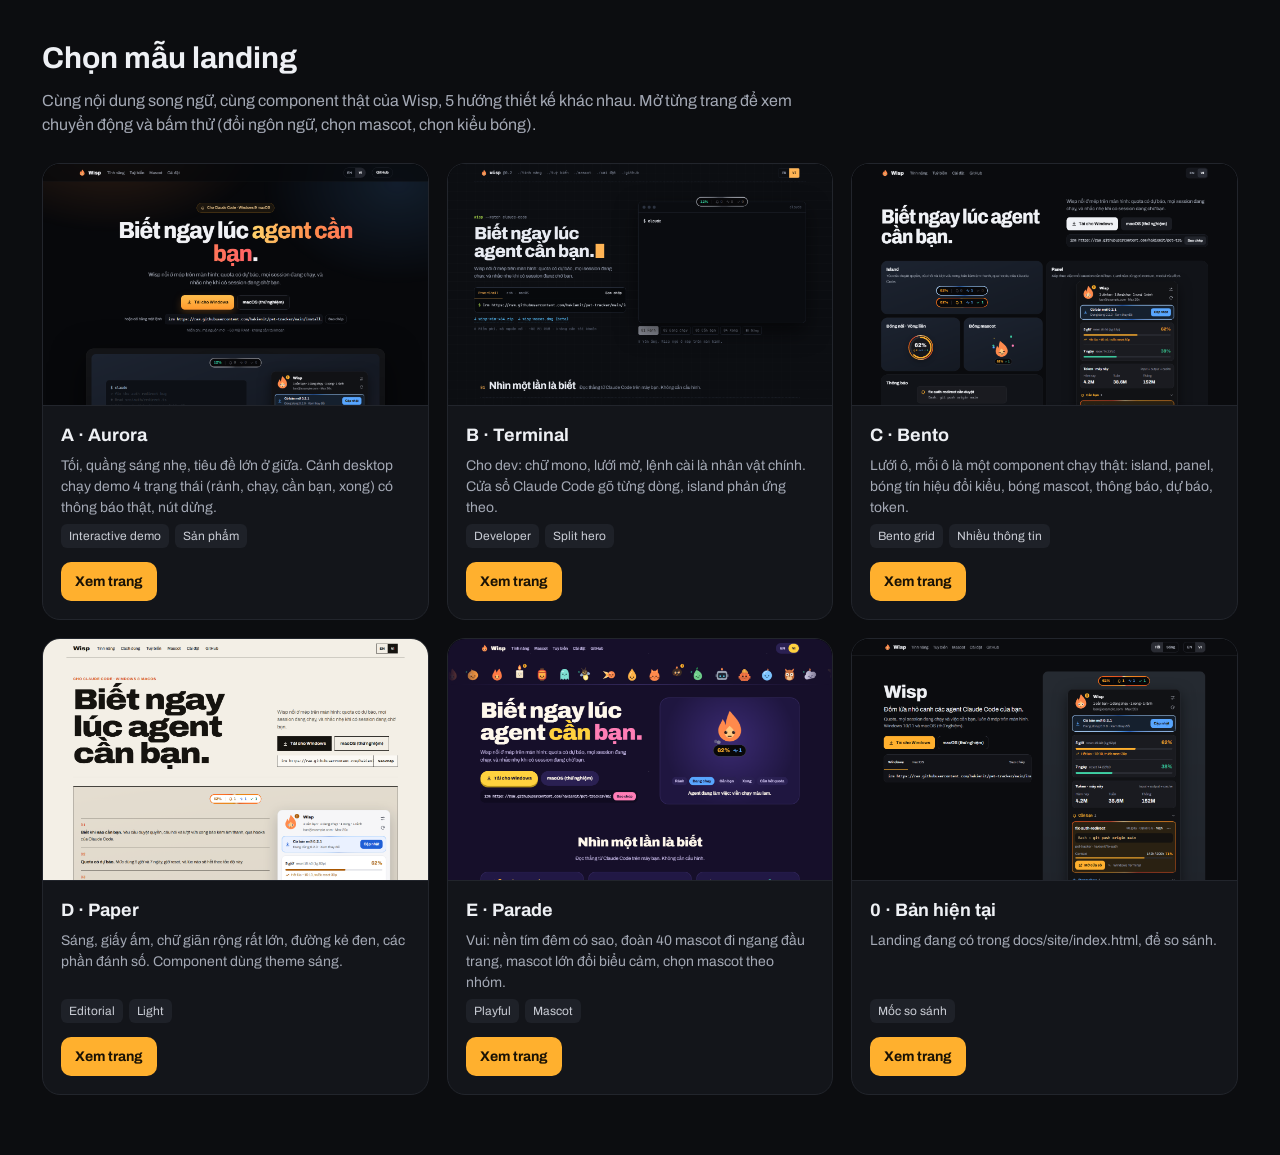
==== docs/site/landing/index.html @ 52d0373c "Add five landing page drafts and a chooser page docs/site/landing: Aurora (interactive demo), Termin" ====
<!doctype html>
<html lang="vi">
<head>
<meta charset="utf-8">
<meta name="viewport" content="width=device-width, initial-scale=1">
<title>Wisp · chọn mẫu landing</title>
<link rel="preconnect" href="https://fonts.googleapis.com">
<link rel="preconnect" href="https://fonts.gstatic.com" crossorigin>
<link href="https://fonts.googleapis.com/css2?family=Archivo:wght@400;600;800&display=swap" rel="stylesheet">
<style>
:root{--bg:#0c0d10;--fg:#eef0f4;--mut:#a3a8b4;--line:#22252c;--acc:#ffb02e}
*{box-sizing:border-box}
body{margin:0;background:var(--bg);color:var(--fg);font-family:'Archivo',system-ui,sans-serif;line-height:1.5}
.wrap{max-width:1240px;margin:0 auto;padding:36px 22px 60px}
h1{margin:0;font-size:30px}
.lead{color:var(--mut);margin:8px 0 26px;max-width:760px}
.grid{display:grid;grid-template-columns:repeat(auto-fill,minmax(360px,1fr));gap:18px}
article{background:#13151a;border:1px solid var(--line);border-radius:18px;overflow:hidden;display:flex;flex-direction:column}
article img{display:block;width:100%;aspect-ratio:1366/860;object-fit:cover;object-position:top;border-bottom:1px solid var(--line);background:#000}
.b{padding:16px 18px 18px;display:flex;flex-direction:column;gap:6px;flex:1}
.b h2{margin:0;font-size:18px}.b p{margin:0;color:var(--mut);font-size:14px;flex:1}
.b .tags{display:flex;gap:6px;flex-wrap:wrap}
.b .tags span{font-size:12px;padding:3px 8px;border-radius:6px;background:#1e2128;color:#c9ccd4}
.b a{align-self:flex-start;margin-top:8px;font-size:14px;font-weight:700;color:#1a1205;background:var(--acc);text-decoration:none;border-radius:10px;padding:9px 14px}
.b a:focus-visible{outline:2px solid #fff;outline-offset:2px}
</style>
</head>
<body>
<div class="wrap">
  <h1>Chọn mẫu landing</h1>
  <p class="lead">Cùng nội dung song ngữ, cùng component thật của Wisp, 5 hướng thiết kế khác nhau. Mở từng trang để xem chuyển động và bấm thử (đổi ngôn ngữ, chọn mascot, chọn kiểu bóng).</p>
  <div class="grid">
    <article><img src="img/a-aurora.png" alt="Mẫu A Aurora"><div class="b"><h2>A · Aurora</h2><p>Tối, quầng sáng nhẹ, tiêu đề lớn ở giữa. Cảnh desktop chạy demo 4 trạng thái (rảnh, chạy, cần bạn, xong) có thông báo thật, nút dừng.</p><div class="tags"><span>Interactive demo</span><span>Sản phẩm</span></div><a href="a-aurora.html">Xem trang</a></div></article>
    <article><img src="img/b-terminal.png" alt="Mẫu B Terminal"><div class="b"><h2>B · Terminal</h2><p>Cho dev: chữ mono, lưới mờ, lệnh cài là nhân vật chính. Cửa sổ Claude Code gõ từng dòng, island phản ứng theo.</p><div class="tags"><span>Developer</span><span>Split hero</span></div><a href="b-terminal.html">Xem trang</a></div></article>
    <article><img src="img/c-bento.png" alt="Mẫu C Bento"><div class="b"><h2>C · Bento</h2><p>Lưới ô, mỗi ô là một component chạy thật: island, panel, bóng tín hiệu đổi kiểu, bóng mascot, thông báo, dự báo, token.</p><div class="tags"><span>Bento grid</span><span>Nhiều thông tin</span></div><a href="c-bento.html">Xem trang</a></div></article>
    <article><img src="img/d-paper.png" alt="Mẫu D Paper"><div class="b"><h2>D · Paper</h2><p>Sáng, giấy ấm, chữ giãn rộng rất lớn, đường kẻ đen, các phần đánh số. Component dùng theme sáng.</p><div class="tags"><span>Editorial</span><span>Light</span></div><a href="d-paper.html">Xem trang</a></div></article>
    <article><img src="img/e-parade.png" alt="Mẫu E Parade"><div class="b"><h2>E · Parade</h2><p>Vui: nền tím đêm có sao, đoàn 40 mascot đi ngang đầu trang, mascot lớn đổi biểu cảm, chọn mascot theo nhóm.</p><div class="tags"><span>Playful</span><span>Mascot</span></div><a href="e-parade.html">Xem trang</a></div></article>
    <article><img src="img/current.png" alt="Bản hiện tại"><div class="b"><h2>0 · Bản hiện tại</h2><p>Landing đang có trong docs/site/index.html, để so sánh.</p><div class="tags"><span>Mốc so sánh</span></div><a href="../index.html">Xem trang</a></div></article>
  </div>
</div>
</body>
</html>
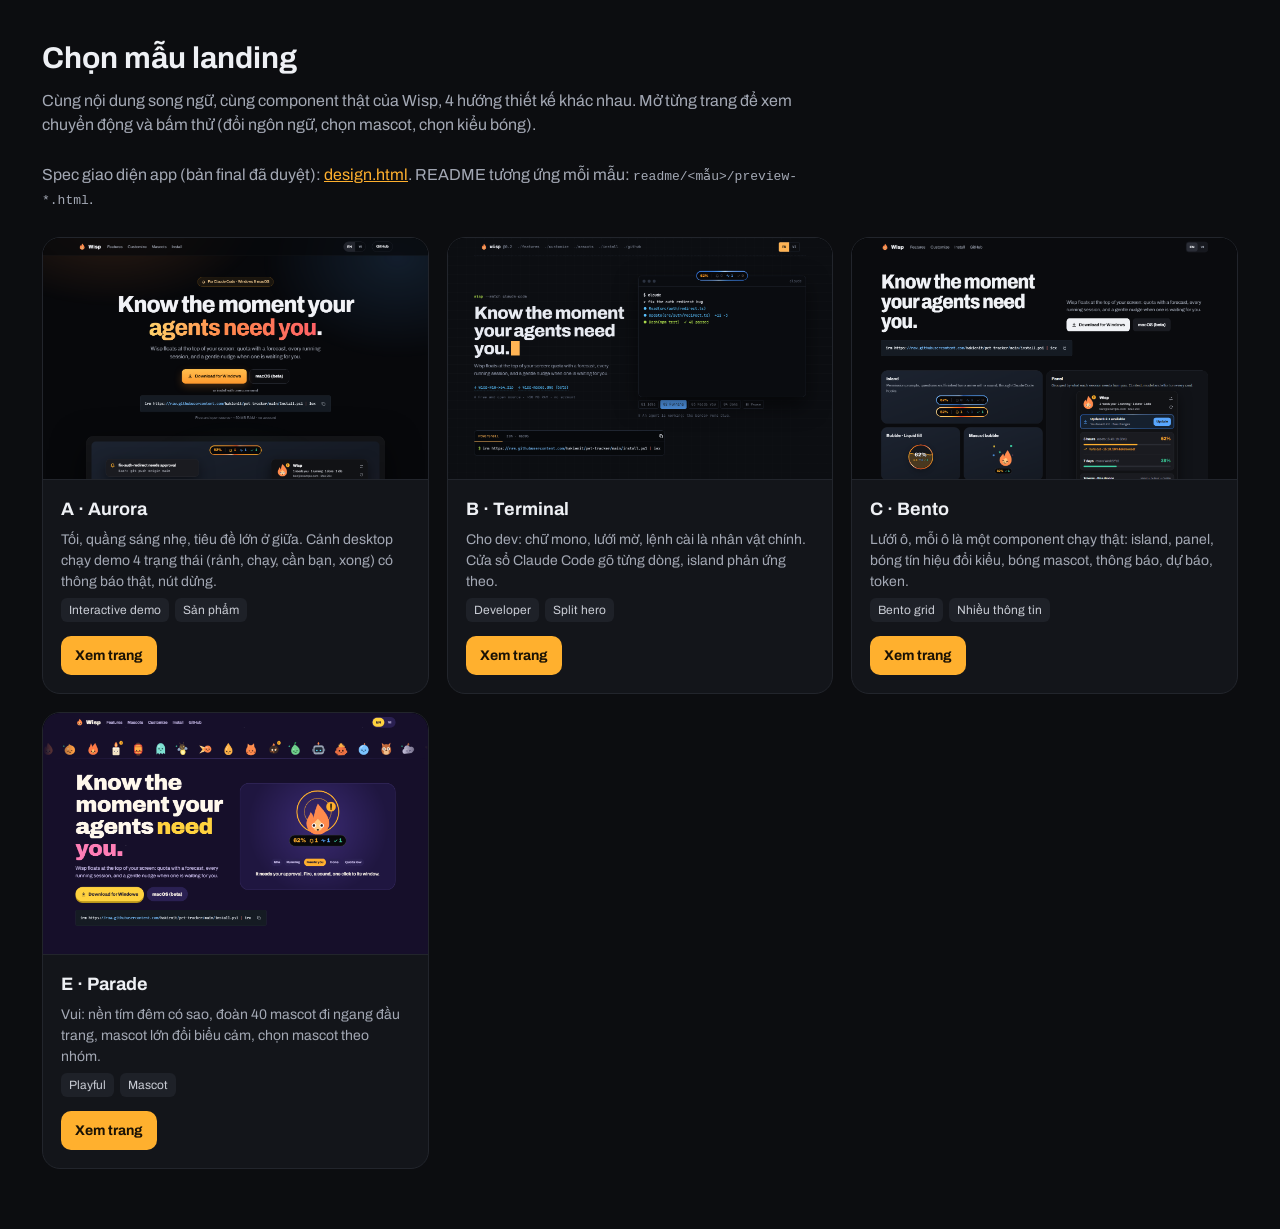
==== commit 4b0cc74a: "Landing drafts: polish A/B/C/E, drop D, sharper README images - Install command block shrinks to the" ====
--- a/docs/site/landing/index.html
+++ b/docs/site/landing/index.html
@@ -28,14 +28,13 @@
 <body>
 <div class="wrap">
   <h1>Chọn mẫu landing</h1>
-  <p class="lead">Cùng nội dung song ngữ, cùng component thật của Wisp, 5 hướng thiết kế khác nhau. Mở từng trang để xem chuyển động và bấm thử (đổi ngôn ngữ, chọn mascot, chọn kiểu bóng).</p>
+  <p class="lead">Cùng nội dung song ngữ, cùng component thật của Wisp, 4 hướng thiết kế khác nhau. Mở từng trang để xem chuyển động và bấm thử (đổi ngôn ngữ, chọn mascot, chọn kiểu bóng).</p>
+  <p class="lead">Spec giao diện app (bản final đã duyệt): <a href="../design.html" style="color:var(--acc)">design.html</a>. README tương ứng mỗi mẫu: <code>readme/&lt;mẫu&gt;/preview-*.html</code>.</p>
   <div class="grid">
     <article><img src="img/a-aurora.png" alt="Mẫu A Aurora"><div class="b"><h2>A · Aurora</h2><p>Tối, quầng sáng nhẹ, tiêu đề lớn ở giữa. Cảnh desktop chạy demo 4 trạng thái (rảnh, chạy, cần bạn, xong) có thông báo thật, nút dừng.</p><div class="tags"><span>Interactive demo</span><span>Sản phẩm</span></div><a href="a-aurora.html">Xem trang</a></div></article>
     <article><img src="img/b-terminal.png" alt="Mẫu B Terminal"><div class="b"><h2>B · Terminal</h2><p>Cho dev: chữ mono, lưới mờ, lệnh cài là nhân vật chính. Cửa sổ Claude Code gõ từng dòng, island phản ứng theo.</p><div class="tags"><span>Developer</span><span>Split hero</span></div><a href="b-terminal.html">Xem trang</a></div></article>
     <article><img src="img/c-bento.png" alt="Mẫu C Bento"><div class="b"><h2>C · Bento</h2><p>Lưới ô, mỗi ô là một component chạy thật: island, panel, bóng tín hiệu đổi kiểu, bóng mascot, thông báo, dự báo, token.</p><div class="tags"><span>Bento grid</span><span>Nhiều thông tin</span></div><a href="c-bento.html">Xem trang</a></div></article>
-    <article><img src="img/d-paper.png" alt="Mẫu D Paper"><div class="b"><h2>D · Paper</h2><p>Sáng, giấy ấm, chữ giãn rộng rất lớn, đường kẻ đen, các phần đánh số. Component dùng theme sáng.</p><div class="tags"><span>Editorial</span><span>Light</span></div><a href="d-paper.html">Xem trang</a></div></article>
     <article><img src="img/e-parade.png" alt="Mẫu E Parade"><div class="b"><h2>E · Parade</h2><p>Vui: nền tím đêm có sao, đoàn 40 mascot đi ngang đầu trang, mascot lớn đổi biểu cảm, chọn mascot theo nhóm.</p><div class="tags"><span>Playful</span><span>Mascot</span></div><a href="e-parade.html">Xem trang</a></div></article>
-    <article><img src="img/current.png" alt="Bản hiện tại"><div class="b"><h2>0 · Bản hiện tại</h2><p>Landing đang có trong docs/site/index.html, để so sánh.</p><div class="tags"><span>Mốc so sánh</span></div><a href="../index.html">Xem trang</a></div></article>
   </div>
 </div>
 </body>
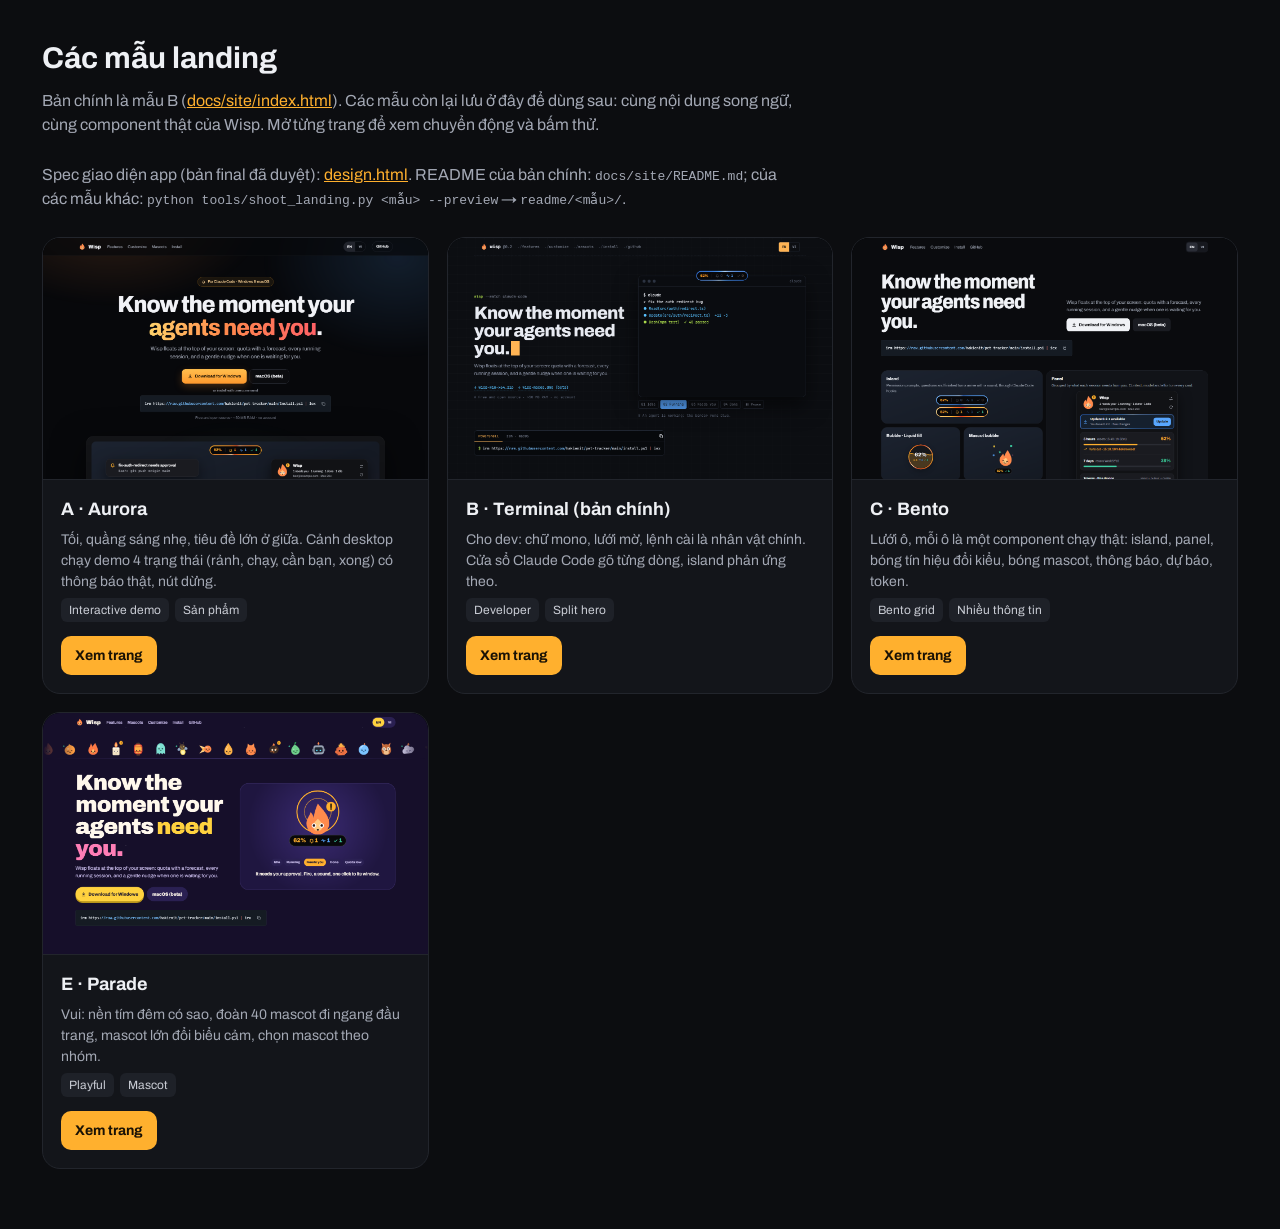
==== commit 93ecc52f: "Make landing B the main site and README source - docs/site/index.html is now variant B (Terminal); v" ====
--- a/docs/site/landing/index.html
+++ b/docs/site/landing/index.html
@@ -3,7 +3,7 @@
 <head>
 <meta charset="utf-8">
 <meta name="viewport" content="width=device-width, initial-scale=1">
-<title>Wisp · chọn mẫu landing</title>
+<title>Wisp · các mẫu landing</title>
 <link rel="preconnect" href="https://fonts.googleapis.com">
 <link rel="preconnect" href="https://fonts.gstatic.com" crossorigin>
 <link href="https://fonts.googleapis.com/css2?family=Archivo:wght@400;600;800&display=swap" rel="stylesheet">
@@ -27,12 +27,12 @@
 </head>
 <body>
 <div class="wrap">
-  <h1>Chọn mẫu landing</h1>
-  <p class="lead">Cùng nội dung song ngữ, cùng component thật của Wisp, 4 hướng thiết kế khác nhau. Mở từng trang để xem chuyển động và bấm thử (đổi ngôn ngữ, chọn mascot, chọn kiểu bóng).</p>
-  <p class="lead">Spec giao diện app (bản final đã duyệt): <a href="../design.html" style="color:var(--acc)">design.html</a>. README tương ứng mỗi mẫu: <code>readme/&lt;mẫu&gt;/preview-*.html</code>.</p>
+  <h1>Các mẫu landing</h1>
+  <p class="lead">Bản chính là mẫu B (<a href="../index.html" style="color:var(--acc)">docs/site/index.html</a>). Các mẫu còn lại lưu ở đây để dùng sau: cùng nội dung song ngữ, cùng component thật của Wisp. Mở từng trang để xem chuyển động và bấm thử.</p>
+  <p class="lead">Spec giao diện app (bản final đã duyệt): <a href="../design.html" style="color:var(--acc)">design.html</a>. README của bản chính: <code>docs/site/README.md</code>; của các mẫu khác: <code>python tools/shoot_landing.py &lt;mẫu&gt; --preview</code> → <code>readme/&lt;mẫu&gt;/</code>.</p>
   <div class="grid">
     <article><img src="img/a-aurora.png" alt="Mẫu A Aurora"><div class="b"><h2>A · Aurora</h2><p>Tối, quầng sáng nhẹ, tiêu đề lớn ở giữa. Cảnh desktop chạy demo 4 trạng thái (rảnh, chạy, cần bạn, xong) có thông báo thật, nút dừng.</p><div class="tags"><span>Interactive demo</span><span>Sản phẩm</span></div><a href="a-aurora.html">Xem trang</a></div></article>
-    <article><img src="img/b-terminal.png" alt="Mẫu B Terminal"><div class="b"><h2>B · Terminal</h2><p>Cho dev: chữ mono, lưới mờ, lệnh cài là nhân vật chính. Cửa sổ Claude Code gõ từng dòng, island phản ứng theo.</p><div class="tags"><span>Developer</span><span>Split hero</span></div><a href="b-terminal.html">Xem trang</a></div></article>
+    <article><img src="img/b-main.png" alt="Mẫu B Terminal"><div class="b"><h2>B · Terminal (bản chính)</h2><p>Cho dev: chữ mono, lưới mờ, lệnh cài là nhân vật chính. Cửa sổ Claude Code gõ từng dòng, island phản ứng theo.</p><div class="tags"><span>Developer</span><span>Split hero</span></div><a href="../index.html">Xem trang</a></div></article>
     <article><img src="img/c-bento.png" alt="Mẫu C Bento"><div class="b"><h2>C · Bento</h2><p>Lưới ô, mỗi ô là một component chạy thật: island, panel, bóng tín hiệu đổi kiểu, bóng mascot, thông báo, dự báo, token.</p><div class="tags"><span>Bento grid</span><span>Nhiều thông tin</span></div><a href="c-bento.html">Xem trang</a></div></article>
     <article><img src="img/e-parade.png" alt="Mẫu E Parade"><div class="b"><h2>E · Parade</h2><p>Vui: nền tím đêm có sao, đoàn 40 mascot đi ngang đầu trang, mascot lớn đổi biểu cảm, chọn mascot theo nhóm.</p><div class="tags"><span>Playful</span><span>Mascot</span></div><a href="e-parade.html">Xem trang</a></div></article>
   </div>
